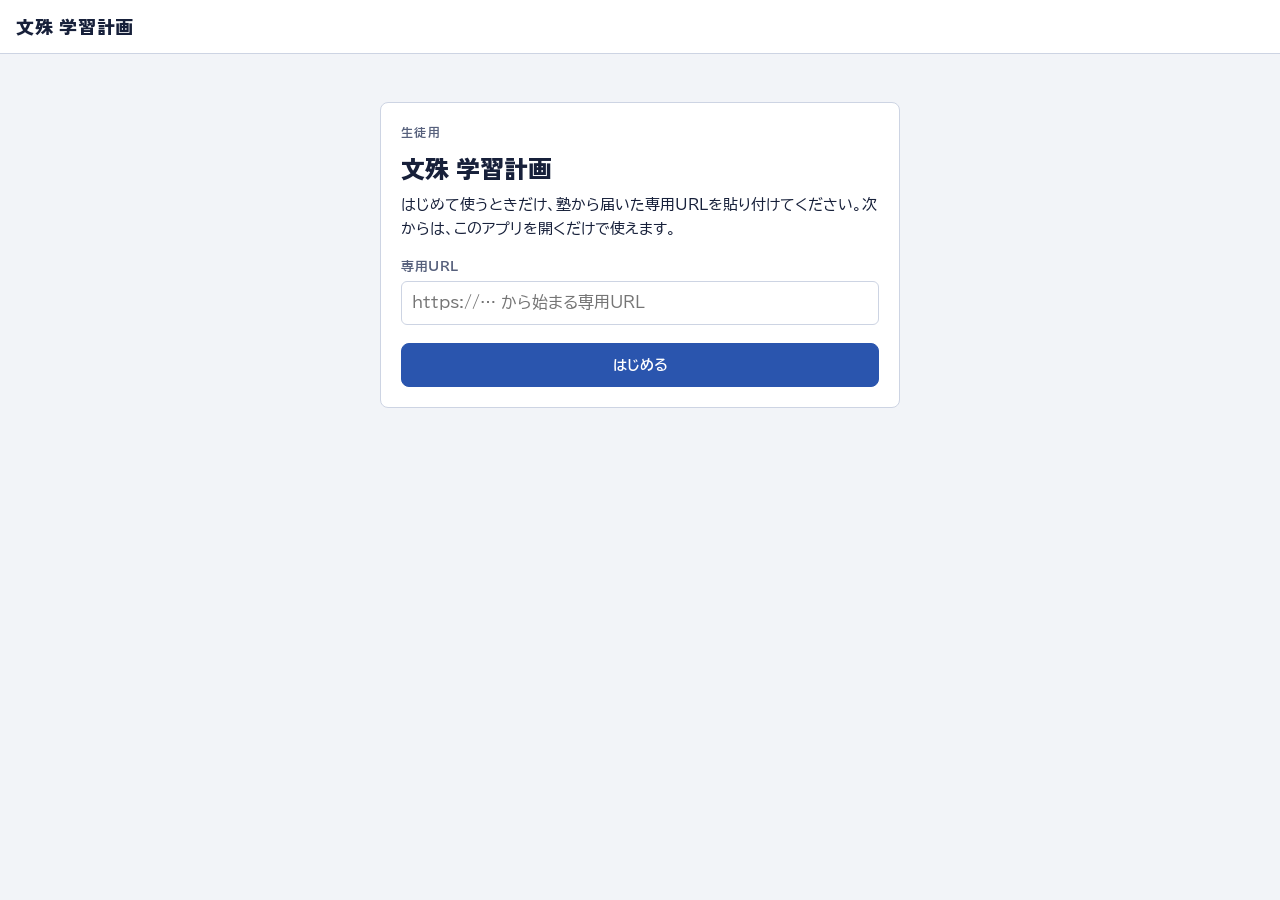
==== student.html @ cd8f8039 "Add files via upload" ====
<!DOCTYPE html>
<html lang="ja">
<head>
<meta charset="utf-8">
<meta name="viewport" content="width=device-width, initial-scale=1, viewport-fit=cover">
<title>文殊 学習計画</title>
<meta name="robots" content="noindex">
<meta name="theme-color" content="#2a55ae">
<link rel="manifest" href="manifest-student.webmanifest">
<link rel="icon" type="image/png" href="./student-192.png">
<link rel="apple-touch-icon" href="./student-180.png">
<meta name="apple-mobile-web-app-capable" content="yes">
<meta name="mobile-web-app-capable" content="yes">
<meta name="apple-mobile-web-app-title" content="学習計画">
<meta name="apple-mobile-web-app-status-bar-style" content="default">
<link rel="preconnect" href="https://fonts.googleapis.com">
<link rel="preconnect" href="https://fonts.gstatic.com" crossorigin>
<link rel="stylesheet" href="https://fonts.googleapis.com/css2?family=BIZ+UDPGothic:wght@400;700&family=Zen+Kaku+Gothic+New:wght@500;700;900&display=swap">
<link rel="stylesheet" href="app.css">
</head>
<body>
<header class="appbar"><div class="wrap">
  <div class="brand">文殊 学習計画<small id="schoolName"></small></div>
  <div class="who" id="who"></div>
</div></header>
<div class="install-hint" id="installHint" hidden></div>
<main><div class="wrap" id="app"><div class="empty">読み込み中…</div></div></main>
<div class="modal" id="modal" hidden><div class="dialog" id="dialog" role="dialog" aria-modal="true"></div></div>
<div class="toast" id="toast" hidden></div>
<div class="busy" id="busy" hidden>保存中…</div>
<div id="pdfStage" aria-hidden="true"></div>
<script src="config.js"></script>
<script>window.APP_KIND = "student";</script>
<script src="app.js"></script>
</body>
</html>
---- app.css ----
:root{
  --bg:#f2f4f8; --surface:#ffffff; --sunk:#e9edf5; --ink:#17203a; --muted:#56607c; --line:#cdd4e3;
  --accent:#2a55ae; --accent-ink:#ffffff; --accent-weak:#e2e9f7; --head:#3a62b2; --head-ink:#ffffff; --head-sub:#d7e1f4; --head-sub-ink:#203a73;
  --note:#fff5d6; --note-ink:#463a10;
  --rest:#bf3e37; --rest-weak:#fbe3e0; --half:#9c640c; --half-weak:#fbefd4; --ok:#2a7748; --ok-weak:#def1e5;
  --f-display:"Zen Kaku Gothic New","Hiragino Kaku Gothic ProN","Yu Gothic",sans-serif;
  --f-body:"BIZ UDPGothic","Hiragino Kaku Gothic ProN","Yu Gothic","Meiryo",sans-serif;
  --r:8px; color-scheme:light;
}
@media (prefers-color-scheme: dark){:root{
  --bg:#10141d; --surface:#181e2b; --sunk:#1f2738; --ink:#e5e9f3; --muted:#98a2bb; --line:#313b51;
  --accent:#86a7f0; --accent-ink:#0c1324; --accent-weak:#223150; --head:#2c4887; --head-ink:#f2f5fc; --head-sub:#26365c; --head-sub-ink:#d4defa;
  --note:#2c2614; --note-ink:#f1e3b2;
  --rest:#f08b81; --rest-weak:#3b1f1e; --half:#e8b45c; --half-weak:#382c15; --ok:#6fc993; --ok-weak:#163024; color-scheme:dark;
}}
*{box-sizing:border-box}
[hidden]{display:none!important}
html,body{margin:0}
body{background:var(--bg);color:var(--ink);font-family:var(--f-body);font-size:15px;line-height:1.6}
button,select,input,textarea{font:inherit;color:inherit}
h1,h2,h3{font-family:var(--f-display);text-wrap:balance;margin:0;line-height:1.3}
.wrap{max-width:1320px;margin:0 auto;padding-left:max(16px,env(safe-area-inset-left,0px));padding-right:max(16px,env(safe-area-inset-right,0px))}
.appbar{background:var(--surface);border-bottom:1px solid var(--line)}
.appbar .wrap{display:flex;align-items:center;gap:12px;padding-block:12px;flex-wrap:wrap}
.brand{font-family:var(--f-display);font-weight:900;font-size:18px;letter-spacing:.04em}
.brand small{font-family:var(--f-body);font-weight:400;font-size:12px;color:var(--muted);margin-left:8px;letter-spacing:0}
.who{margin-left:auto;font-size:13px;color:var(--muted);display:flex;align-items:center;gap:8px}
.role{font-size:12px;padding:2px 10px;border-radius:999px;background:var(--accent-weak);color:var(--accent);font-weight:700}
main{padding-block:24px 64px}
.stack{display:flex;flex-direction:column;gap:24px}
.btn{display:inline-flex;align-items:center;gap:6px;border:1px solid var(--line);background:var(--surface);border-radius:var(--r);padding:7px 14px;cursor:pointer;font-weight:700;font-size:14px;text-decoration:none;color:var(--ink)}
.btn:hover{border-color:var(--accent);color:var(--accent)}
.btn.primary{background:var(--accent);color:var(--accent-ink);border-color:var(--accent)}
.btn.primary:hover{color:var(--accent-ink);filter:brightness(1.08)}
.btn.small{padding:4px 10px;font-size:13px}
.btn.ghost{border-color:transparent;background:transparent}
.btn:disabled{opacity:.5;cursor:not-allowed}
:focus-visible{outline:3px solid var(--accent);outline-offset:2px}
.linkbtn{background:none;border:0;padding:0;color:var(--accent);cursor:pointer;font-weight:700}
.muted{color:var(--muted)}
.eyebrow{font-size:12px;letter-spacing:.12em;color:var(--muted);font-weight:700}
.panel{background:var(--surface);border:1px solid var(--line);border-radius:var(--r);padding:20px}
.panel h2{font-size:18px;margin-bottom:12px}
.panel-head{display:flex;flex-wrap:wrap;gap:8px;align-items:center;margin-bottom:8px}
.panel-head h2{margin:0}
.panel-head .sp{flex:1}
.chip{display:inline-block;font-size:12px;font-weight:700;padding:1px 8px;border-radius:999px;white-space:nowrap}
.chip.rest{background:var(--rest-weak);color:var(--rest)}
.chip.half{background:var(--half-weak);color:var(--half)}
.chip.ok{background:var(--ok-weak);color:var(--ok)}
.chip.info{background:var(--accent-weak);color:var(--accent)}
.page-head{display:flex;flex-wrap:wrap;align-items:flex-end;gap:12px 24px}
.page-head h1{font-size:26px;font-weight:900}
.page-head .sp{flex:1}
.alerts{display:flex;flex-direction:column;gap:8px}
.alert{display:flex;flex-wrap:wrap;gap:6px 12px;align-items:center;padding:10px 14px;border-radius:var(--r);background:var(--rest-weak);color:var(--ink);border-left:4px solid var(--rest)}
.alert.soft{background:var(--half-weak);border-left-color:var(--half)}
.alert.good{background:var(--ok-weak);border-left-color:var(--ok)}
.alert .sp{flex:1}
.tbl{width:100%;min-width:660px;border-collapse:collapse;font-size:14px}
.tbl th{text-align:left;font-size:12px;color:var(--muted);font-weight:700;letter-spacing:.06em;padding:8px;border-bottom:1px solid var(--line)}
.tbl td{padding:10px 8px;border-bottom:1px solid var(--line);vertical-align:middle}
.tbl td:first-child{white-space:nowrap}
.tbl select{border:1px solid var(--line);border-radius:6px;padding:3px 6px;background:var(--surface)}
.scroll{overflow-x:auto}
.urlrow{display:grid;grid-template-columns:minmax(120px,220px) minmax(0,1fr) auto;gap:8px 12px;align-items:center;padding:8px 0;border-bottom:1px solid var(--line)}
.urlrow code{font-size:12px;background:var(--sunk);padding:4px 8px;border-radius:6px;overflow-wrap:anywhere;user-select:all;min-width:0}
.urlrow .acts{display:flex;gap:6px;flex-wrap:wrap;justify-content:flex-end}
.cards{display:grid;grid-template-columns:repeat(auto-fill,minmax(280px,1fr));gap:16px}
.card{background:var(--surface);border:1px solid var(--line);border-radius:var(--r);padding:16px;text-align:left;cursor:pointer;display:flex;flex-direction:column;gap:8px}
.card:hover{border-color:var(--accent)}
.card h3{font-size:18px}
.card ul{margin:0;padding:0;list-style:none;font-size:13.5px;display:flex;flex-direction:column;gap:2px}
.card li span{color:var(--muted);display:inline-block;min-width:3.5em}
.log{list-style:none;margin:0;padding:0;font-size:13.5px}
.log li{padding:6px 0;border-bottom:1px dashed var(--line);display:flex;gap:12px}
.log time{color:var(--muted);font-variant-numeric:tabular-nums;white-space:nowrap}
.plan-title{display:grid;grid-template-columns:minmax(0,auto) minmax(0,1fr);gap:12px;align-items:stretch}
.titlebox{border:2px solid var(--ink);padding:10px 20px;font-family:var(--f-display);font-weight:900;font-size:22px;display:flex;align-items:center;justify-content:center;text-align:center;background:var(--surface)}
.titlebox.goal{font-size:19px;font-weight:700}
.toolbar{display:flex;flex-wrap:wrap;gap:8px 12px;align-items:center}
.toolbar .period{font-family:var(--f-display);font-weight:700;font-size:18px;min-width:7.5em;text-align:center}
.toolbar .sp{flex:1}
.seg{display:inline-flex;border:1px solid var(--line);border-radius:var(--r);overflow:hidden}
.seg button{border:0;background:var(--surface);padding:6px 12px;cursor:pointer;font-weight:700;font-size:13px}
.seg button[aria-pressed="true"]{background:var(--accent);color:var(--accent-ink)}
.legend{display:flex;flex-wrap:wrap;gap:6px 16px;font-size:12.5px;color:var(--muted);align-items:center}
.legend i{display:inline-block;width:14px;height:14px;border-radius:3px;vertical-align:-2px;margin-right:4px;border:1px solid var(--line)}
.hint{font-size:13px;color:var(--muted);background:var(--accent-weak);border-radius:var(--r);padding:8px 12px}
.subject-label{display:inline-block;border:2px solid var(--ink);border-bottom:0;padding:4px 28px;font-family:var(--f-display);font-weight:900;font-size:18px;background:var(--surface)}
.subj-grid{display:grid;grid-template-columns:minmax(0,1fr) 300px;gap:20px;align-items:start}
.tablewrap{overflow-x:auto;border:2px solid var(--ink);background:var(--surface)}
table.plan{border-collapse:collapse;width:max-content;min-width:100%;font-size:14px;font-variant-numeric:tabular-nums}
table.plan th,table.plan td{border:1px solid var(--line);text-align:center;padding:6px 4px}
table.plan thead th{background:var(--head);color:var(--head-ink);font-family:var(--f-display);font-weight:700;border-color:var(--head);white-space:nowrap}
table.plan thead tr.wk th{background:var(--head-sub);color:var(--head-sub-ink);font-family:var(--f-body);font-weight:700;border-color:var(--line)}
table.plan thead tr.wk th small{display:block;font-weight:400;font-size:10.5px;opacity:.8;white-space:nowrap}
table.plan thead tr.st td{background:var(--surface);padding:3px;height:34px}
.c-cat{min-width:68px;width:68px}
.c-mat{min-width:220px;max-width:260px;text-align:left!important}
.c-amt{min-width:96px;font-size:12.5px;line-height:1.45}
td.c-cat{background:var(--sunk);font-weight:700}
td.c-mat{background:var(--sunk);padding:6px 10px!important}
td.c-amt{background:var(--sunk);color:var(--muted)}
.matname{font-weight:700;line-height:1.4}
.matmeta{display:flex;flex-wrap:wrap;gap:4px;margin-top:4px;align-items:center;font-size:12px;color:var(--muted)}
.matnote{font-size:12px;color:var(--muted)}
.matedit{display:flex;gap:10px;margin-top:4px;font-size:12px}
.prog{display:inline-block;width:56px;height:6px;border-radius:3px;background:var(--line);overflow:hidden;vertical-align:middle}
.prog b{display:block;height:100%;background:var(--ok)}
td.wkc{min-width:62px;height:44px;font-size:13.5px;position:relative;white-space:nowrap}
td.wkc.past{color:var(--muted)}
td.wkc.now,th.now{box-shadow:inset 0 0 0 2px var(--accent)}
td.wkc.restcol{background:repeating-linear-gradient(135deg,var(--rest-weak) 0 6px,transparent 6px 12px)}
td.wkc.halfcol{background:var(--half-weak)}
td.wkc.late{background:var(--rest-weak);color:var(--rest);font-weight:700}
td.wkc.packed{font-weight:700;color:var(--accent)}
td.wkc.dl::after{content:"";position:absolute;top:0;bottom:0;right:-1px;border-right:3px solid var(--rest)}
td.wkc .short{display:block;font-size:10.5px;color:var(--rest);font-weight:700;white-space:nowrap}
td.wkc .done{display:block;font-size:10.5px;color:var(--ok);font-weight:700}
.cellbtn{all:unset;display:block;width:100%;min-height:30px;cursor:pointer;border-radius:4px;text-align:center}
.cellbtn:hover{background:var(--accent-weak)}
.cellbtn:focus-visible{outline:3px solid var(--accent)}
.stbtn{all:unset;display:flex;flex-direction:column;align-items:center;justify-content:center;width:100%;min-height:28px;cursor:pointer;border-radius:4px;font-size:11px;color:var(--muted);line-height:1.25}
.stbtn:hover{background:var(--accent-weak)}
.stbtn:focus-visible{outline:3px solid var(--accent)}
.stcell{display:flex;flex-direction:column;align-items:center;font-size:10.5px;line-height:1.25;color:var(--muted)}
.mode{display:inline-flex;border:1px solid var(--line);border-radius:6px;overflow:hidden;margin-top:4px}
.mode button{border:0;background:var(--surface);padding:1px 8px;font-size:11.5px;cursor:pointer}
.mode button[aria-pressed="true"]{background:var(--accent);color:var(--accent-ink);font-weight:700}
.notebox{background:var(--note);border:2px solid var(--ink);color:var(--note-ink)}
.notebox h3{font-size:16px;padding:6px 12px;border-bottom:2px solid var(--ink);background:var(--surface);color:var(--ink)}
.notebox p{margin:0;padding:10px 12px;font-size:14px;white-space:pre-wrap}
.notebox .ed{padding:0 12px 10px}
.addrow{margin-top:8px}
.modal{position:fixed;inset:0;z-index:50;display:flex;align-items:center;justify-content:center;padding:16px;background:rgb(10 14 25 / .55)}
.dialog{background:var(--surface);color:var(--ink);border-radius:12px;max-width:560px;width:100%;max-height:calc(100% - 32px);overflow:auto;padding:22px;border:1px solid var(--line)}
.dialog h2{font-size:20px;margin-bottom:4px}
.dialog .sub{color:var(--muted);font-size:13px;margin-bottom:16px}
.field{display:flex;flex-direction:column;gap:4px;margin-bottom:14px}
.field label,.field .lab{font-size:12.5px;font-weight:700;color:var(--muted);letter-spacing:.04em}
.field input,.field select,.field textarea{border:1px solid var(--line);border-radius:6px;padding:8px 10px;background:var(--surface);color:var(--ink)}
.field textarea{min-height:140px;resize:vertical}
.field small{color:var(--muted);font-size:12px}
.grid2{display:grid;grid-template-columns:1fr 1fr;gap:0 12px}
.choices{display:grid;grid-template-columns:repeat(3,1fr);gap:8px}
.choice{border:2px solid var(--line);border-radius:var(--r);padding:10px;cursor:pointer;text-align:center;background:var(--surface)}
.choice b{display:block;font-size:15px}
.choice small{color:var(--muted);font-size:11.5px}
.choice[aria-pressed="true"]{border-color:var(--accent);background:var(--accent-weak)}
.countrow{display:flex;flex-wrap:wrap;gap:8px}
.countrow button{min-width:56px}
.countrow button[aria-pressed="true"]{background:var(--accent);color:var(--accent-ink);border-color:var(--accent)}
.preview{background:var(--sunk);border-radius:var(--r);padding:10px 12px;font-size:13.5px;margin-bottom:14px}
.preview ul{margin:4px 0 0;padding-left:18px}
.actions{display:flex;flex-wrap:wrap;gap:8px;justify-content:flex-end;margin-top:8px}
.actions .sp{flex:1}
.err{color:var(--rest);font-weight:700;font-size:13px;margin:0 0 8px}
.decide{border:1px solid var(--line);border-radius:var(--r);padding:12px;margin-bottom:10px}
.decide p{margin:0 0 8px;font-size:14px}
.decide .row{display:flex;flex-wrap:wrap;gap:8px}
.toast{position:fixed;left:50%;transform:translateX(-50%);bottom:calc(20px + env(safe-area-inset-bottom,0px));z-index:60;background:var(--ink);color:var(--bg);padding:10px 18px;border-radius:999px;font-size:14px;max-width:calc(100% - 32px)}
.busy{position:fixed;top:12px;right:12px;z-index:70;background:var(--accent);color:var(--accent-ink);padding:6px 14px;border-radius:999px;font-size:13px;font-weight:700}
.empty{padding:28px;text-align:center;color:var(--muted);border:1px dashed var(--line);border-radius:var(--r)}
.inline-form{display:flex;flex-wrap:wrap;gap:8px;margin-top:12px}
.inline-form input{border:1px solid var(--line);border-radius:6px;padding:6px 10px;background:var(--surface);min-width:0;flex:1 1 180px}
#pdfStage{position:absolute;left:-40000px;top:0;width:1560px}
.print-sheet{
  --bg:#ffffff; --surface:#ffffff; --sunk:#e9edf5; --ink:#111827; --muted:#4b5563; --line:#b8c2d6;
  --accent:#2a55ae; --accent-ink:#ffffff; --accent-weak:#e2e9f7; --head:#4472c4; --head-ink:#ffffff; --head-sub:#d9e1f2; --head-sub-ink:#1f3a75;
  --note:#fff2cc; --note-ink:#3a300c; --rest:#b4322c; --rest-weak:#fbe3e0; --half:#94600b; --half-weak:#fbefd4; --ok:#256b40; --ok-weak:#def1e5;
  background:#ffffff;color:#111827;padding:32px 36px;width:1560px;font-family:var(--f-body);display:flex;flex-direction:column;gap:22px;color-scheme:light
}
.print-sheet .plan-title{grid-template-columns:480px 1fr}
.print-sheet .subj-grid{grid-template-columns:minmax(0,1fr) 340px}
.print-sheet .tablewrap{overflow:visible}
.print-sheet table.plan{width:100%}
.print-sheet td.wkc{min-width:0}
.print-foot{display:flex;justify-content:space-between;font-size:13px;color:#4b5563;border-top:1px solid #b8c2d6;padding-top:8px}
@media (max-width:860px){
  .subj-grid{grid-template-columns:minmax(0,1fr)}
  .plan-title{grid-template-columns:minmax(0,1fr)}
  .titlebox{font-size:19px}.titlebox.goal{font-size:16px}
}
@media (max-width:640px){
  table.plan .c-cat,table.plan .c-amt{display:none}
  td.c-mat,th.c-mat{position:sticky;left:0;z-index:2}
  .c-mat{min-width:150px}
  .grid2{grid-template-columns:1fr}
  .choices{grid-template-columns:1fr}
  .urlrow{grid-template-columns:minmax(0,1fr) auto}
  .urlrow code{grid-column:1 / -1;grid-row:2}
  .page-head h1{font-size:22px}
}
@media (prefers-reduced-motion:reduce){*{transition:none!important;animation:none!important}}

/* ---------- app shell additions ---------- */
html{-webkit-text-size-adjust:100%}
body{padding-bottom:env(safe-area-inset-bottom,0px)}
.appbar{position:sticky;top:0;z-index:20;padding-top:env(safe-area-inset-top,0px)}
.iconbtn{border:1px solid var(--line);background:var(--surface);border-radius:999px;width:34px;height:34px;display:inline-flex;align-items:center;justify-content:center;cursor:pointer;font-size:18px;line-height:1;color:var(--ink)}
.iconbtn:hover{border-color:var(--accent);color:var(--accent)}
.install-hint{background:var(--accent-weak);color:var(--ink);font-size:13.5px}
.install-hint .wrap{display:flex;flex-wrap:wrap;gap:6px 14px;align-items:center;padding-block:8px}
.login{max-width:520px;margin:24px auto 0;display:flex;flex-direction:column;gap:10px}
.login h1{font-size:24px;font-weight:900}
.login p{margin:0}
.login form{display:flex;flex-direction:column;gap:4px;margin-top:6px}
.login .field input{font-size:16px}
.menu-list{display:flex;flex-direction:column;gap:8px}
.menu-list .btn{justify-content:center;padding-block:10px}
.todo{background:var(--surface);border:2px solid var(--accent);border-radius:var(--r);padding:14px 16px}
.todo-head{display:flex;flex-wrap:wrap;gap:4px 12px;align-items:baseline;margin-bottom:8px}
.todo-head h2{font-size:18px}
.todo ul{list-style:none;margin:0;padding:0;display:flex;flex-direction:column}
.todo li{display:grid;grid-template-columns:3.2em minmax(0,1fr) auto;gap:10px;align-items:baseline;padding:8px 0;border-top:1px solid var(--line)}
.todo li:first-child{border-top:0}
.todo-sub{font-size:12.5px;font-weight:700;color:var(--accent)}
.todo-mat{min-width:0}
.todo-amt{font-family:var(--f-display);font-size:16px;white-space:nowrap;font-variant-numeric:tabular-nums}
.field input,.field select,.field textarea{font-size:16px}
.login .btn{justify-content:center;padding-block:10px}
@media (max-width:640px){
  .appbar .wrap{flex-wrap:nowrap;padding-block:8px}
  .brand{font-size:16px;white-space:nowrap;overflow:hidden;text-overflow:ellipsis;min-width:0}
  .brand small{display:none}
  .who{gap:6px;white-space:nowrap}
}
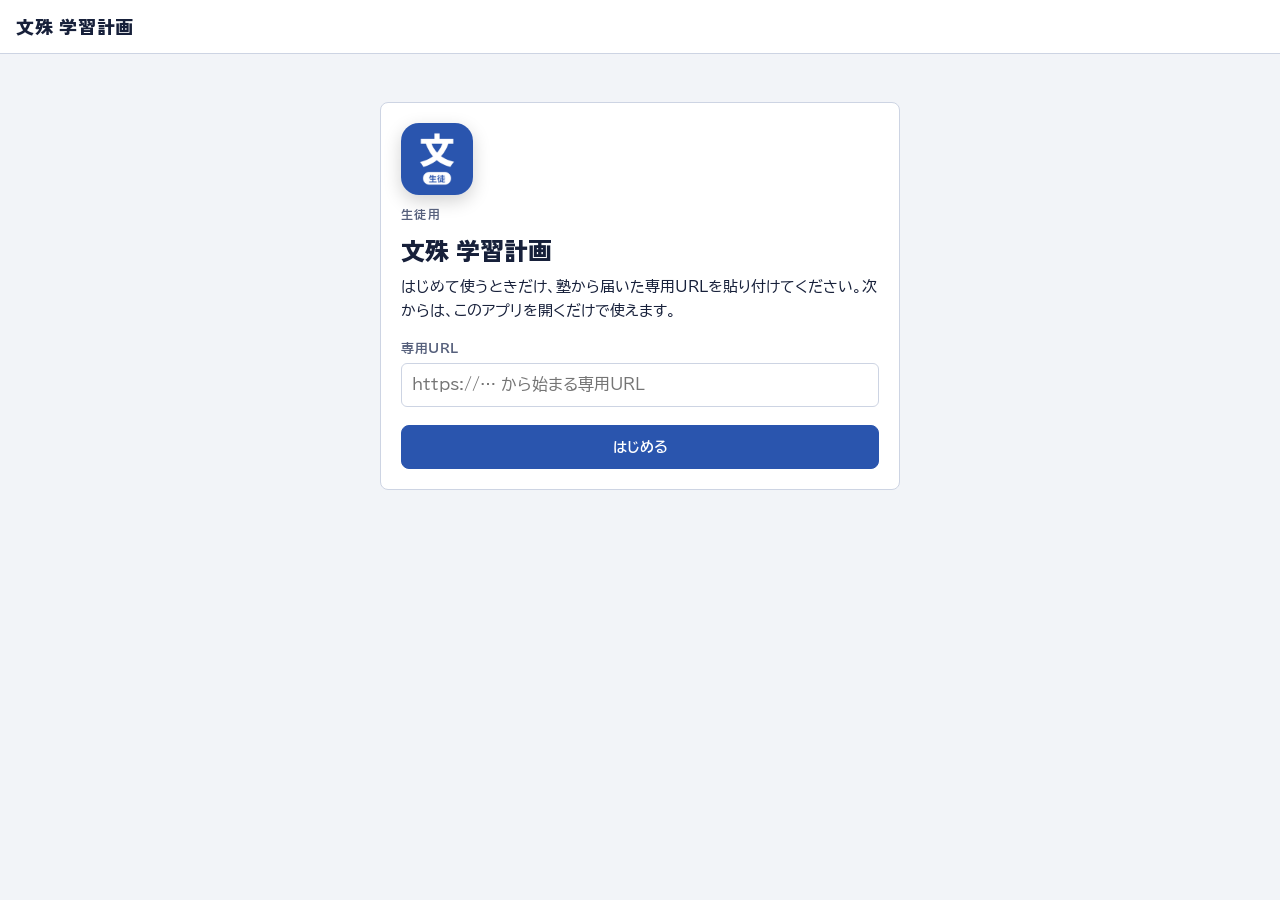
==== commit 062ceac4: "Add files via upload" ====
--- a/student.html
+++ b/student.html
@@ -7,8 +7,8 @@
 <meta name="robots" content="noindex">
 <meta name="theme-color" content="#2a55ae">
 <link rel="manifest" href="manifest-student.webmanifest">
-<link rel="icon" type="image/png" href="./student-192.png">
-<link rel="apple-touch-icon" href="./student-180.png">
+<link rel="icon" type="image/png" href="student-192.png">
+<link rel="apple-touch-icon" sizes="180x180" href="student-180.png">
 <meta name="apple-mobile-web-app-capable" content="yes">
 <meta name="mobile-web-app-capable" content="yes">
 <meta name="apple-mobile-web-app-title" content="学習計画">
@@ -17,14 +17,27 @@
 <link rel="preconnect" href="https://fonts.gstatic.com" crossorigin>
 <link rel="stylesheet" href="https://fonts.googleapis.com/css2?family=BIZ+UDPGothic:wght@400;700&family=Zen+Kaku+Gothic+New:wght@500;700;900&display=swap">
 <link rel="stylesheet" href="app.css">
+<style>
+#splash{position:fixed;inset:0;z-index:100;display:flex;flex-direction:column;align-items:center;justify-content:center;gap:12px;background:#2a55ae;color:#fff;font-family:"Hiragino Kaku Gothic ProN","Yu Gothic","Meiryo",sans-serif;transition:opacity .4s ease}
+#splash.hide{opacity:0;pointer-events:none}
+#splash img{width:104px;height:104px;border-radius:24px;box-shadow:0 10px 28px rgb(0 0 0 / .28),0 0 0 1px rgb(255 255 255 / .16)}
+#splash .nm{font-size:20px;font-weight:700;letter-spacing:.06em;margin-top:6px}
+#splash .sc{font-size:12px;opacity:.75;letter-spacing:.12em}
+#splash .bar{width:128px;height:3px;border-radius:2px;background:rgb(255 255 255 / .22);overflow:hidden;margin-top:14px}
+#splash .bar i{display:block;width:40%;height:100%;background:#fff;border-radius:2px;animation:sp 1.1s ease-in-out infinite}
+#splash .note{font-size:12px;opacity:.7;min-height:1.4em}
+@keyframes sp{0%{transform:translateX(-110%)}100%{transform:translateX(260%)}}
+@media (prefers-reduced-motion:reduce){#splash .bar i{animation:none;width:100%}}
+</style>
 </head>
 <body>
+<div id="splash" role="status" aria-label="起動中"><img src="student-192.png" alt="" width="104" height="104"><div class="nm">文殊 学習計画</div><div class="sc">総合学習塾 文殊　生徒用</div><div class="bar"><i></i></div><div class="note" id="splashNote"></div></div>
 <header class="appbar"><div class="wrap">
   <div class="brand">文殊 学習計画<small id="schoolName"></small></div>
   <div class="who" id="who"></div>
 </div></header>
 <div class="install-hint" id="installHint" hidden></div>
-<main><div class="wrap" id="app"><div class="empty">読み込み中…</div></div></main>
+<main><div class="wrap" id="app"></div></main>
 <div class="modal" id="modal" hidden><div class="dialog" id="dialog" role="dialog" aria-modal="true"></div></div>
 <div class="toast" id="toast" hidden></div>
 <div class="busy" id="busy" hidden>保存中…</div>
--- a/app.css
+++ b/app.css
@@ -226,3 +226,9 @@
   .brand small{display:none}
   .who{gap:6px;white-space:nowrap}
 }
+
+.skel{display:flex;flex-direction:column;gap:16px;padding-top:4px}
+.sk{border-radius:var(--r);background:linear-gradient(90deg,var(--sunk) 0%,var(--surface) 45%,var(--sunk) 90%);background-size:220% 100%;animation:skel 1.3s ease-in-out infinite}
+@keyframes skel{0%{background-position:120% 0}100%{background-position:-120% 0}}
+.login-icon{width:72px;height:72px;border-radius:18px;box-shadow:0 6px 18px rgb(0 0 0 / .18)}
+@media (prefers-reduced-motion:reduce){.sk{animation:none}}
